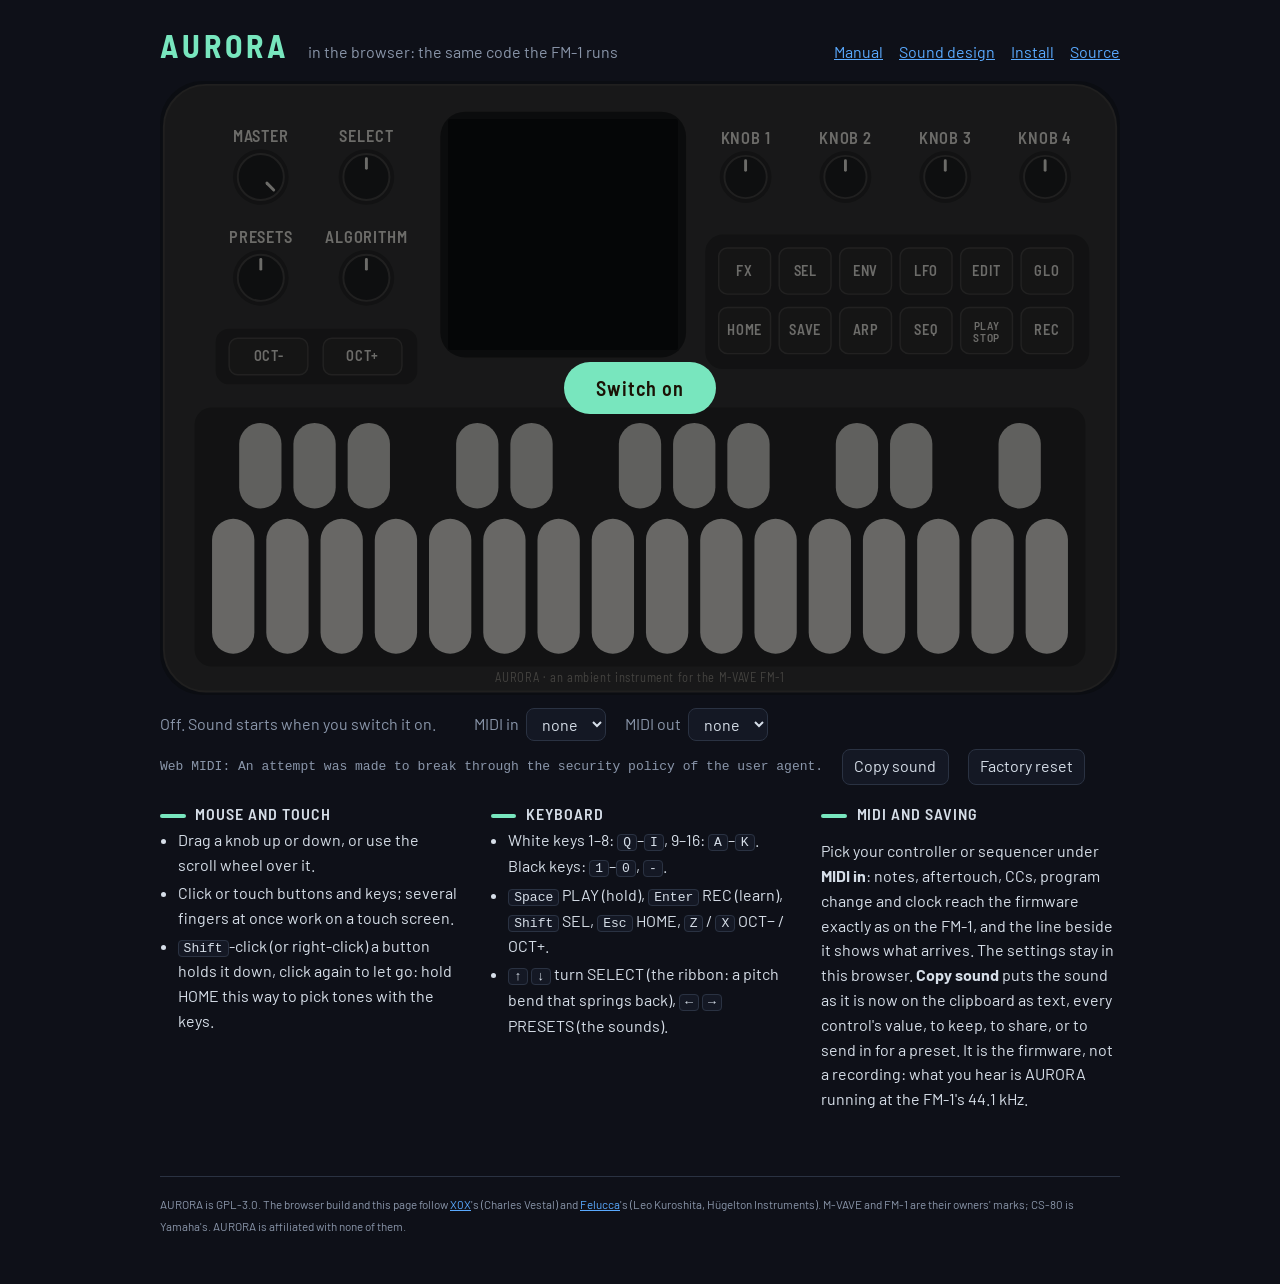
==== web/emu/index.html @ c1a48a8c "The emulator's Copy sound: the sound as it is now, every control named, as text on the clipboard (th" ====
<!doctype html>
<!-- SPDX-License-Identifier: GPL-3.0-only
     AURORA in the browser: the firmware (aurora.wasm, web/emu/aurora_web.c) in an AudioWorklet (worklet.js) against a fake FM-1.
     The page draws the FM-1 and takes the mouse, touch, the keyboard and Web MIDI. The device drawing and the
     pointer / keyboard handling follow X0X's web/emu/index.html (charlesvestal/fm1-x0x, GPL-3.0), as JIANT's does. -->
<html lang="en">
<head>
<meta charset="utf-8">
<meta name="viewport" content="width=device-width, initial-scale=1">
<title>AURORA in the browser</title>
<meta name="description" content="Play AURORA, the ambient texture instrument firmware for the M-VAVE FM-1, in your browser: the same code the FM-1 runs.">
<link rel="icon" href="data:image/svg+xml,%3Csvg xmlns=%22http://www.w3.org/2000/svg%22 viewBox=%220 0 16 16%22%3E%3Crect width=%2216%22 height=%2216%22 rx=%223%22 fill=%22%23262424%22/%3E%3Crect x=%223%22 y=%225%22 width=%2210%22 height=%226%22 fill=%22%23ff9640%22/%3E%3C/svg%3E">
<link rel="preconnect" href="https://fonts.googleapis.com">
<link rel="preconnect" href="https://fonts.gstatic.com" crossorigin>
<link rel="stylesheet" href="https://fonts.googleapis.com/css2?family=Barlow:wght@400;600&family=Barlow+Semi+Condensed:wght@600;700&display=swap">
<link rel="stylesheet" href="../site.css">
<style>
  .device { position: relative; width: 100%; max-width: 1000px; margin: 0 auto; aspect-ratio: 1000 / 640; user-select: none; -webkit-user-select: none; -webkit-touch-callout: none; touch-action: manipulation; }
  .device svg { position: absolute; inset: 0; width: 100%; height: 100%; pointer-events: none; }
  .device canvas { position: absolute; left: 30%; top: 6.25%; width: 24%; height: 37.5%; image-rendering: pixelated; background: #000; border-radius: 2px; }
  .hit { position: absolute; touch-action: none; cursor: pointer; -webkit-tap-highlight-color: transparent; border-radius: 12px; }
  .hit.knob { cursor: ns-resize; border-radius: 50%; }
  .hit:focus-visible { outline: 2px solid var(--accent); outline-offset: 2px; }
  .btnface { transition: fill .06s; }
  .lit .btnface { fill: var(--accent); }
  .lit text.btn { fill: #1b1205; }
  .held .btnface, .held .keyface { stroke: var(--accent); stroke-width: 3; }
  .latched .btnface { stroke: #6fc3ff; stroke-width: 3; }
  .keyface { transition: fill .06s; }
  .lit .keyface.white { fill: #f3b25c; }
  .lit .keyface.black { fill: #e0902c; }
  .start[hidden] { display: none; }
  .start { position: absolute; inset: 0; display: grid; place-items: center; background: rgba(10, 11, 13, .55); border-radius: 4.4% / 6.9%; }
  .start button { font: 600 1.25rem "Barlow Semi Condensed", "Barlow", sans-serif; letter-spacing: .04em; padding: .7em 1.6em; background: var(--accent); color: #1b1205; border: 0; border-radius: 999px; cursor: pointer; }
  .start p { color: #fff; margin: .6rem 0 0; }
  .bar { display: flex; flex-wrap: wrap; align-items: center; gap: .5rem 1.2rem; margin: .8rem 0 1.2rem; color: var(--muted); }
  .bar select, .bar button { font: inherit; background: var(--card); color: var(--ink); border: 1px solid var(--rule); border-radius: 8px; padding: .3em .7em; }
  .bar label { display: inline-flex; gap: .4rem; align-items: center; }
  #monitor { font: 13px ui-monospace, Menlo, monospace; min-width: 11em; }
  .help { display: grid; grid-template-columns: repeat(auto-fit, minmax(260px, 1fr)); gap: 1rem 2rem; }
  .help h2 { font: 600 1rem "Barlow Semi Condensed", sans-serif; margin: 0 0 .3rem; }
  .help ul { margin: 0; padding-left: 1.1em; }
  .help li { margin: .2em 0; }
  .turn { display: none; color: var(--muted); margin: 0 0 .6rem; }
  @media (orientation: portrait) and (max-width: 700px) { .turn { display: block; } }
</style>
</head>
<body>
<main>
  <header>
    <h1><a href="../" title="AURORA home">AURORA</a></h1>
    <p>in the browser: the same code the FM-1 runs</p>
    <nav><a href="../manual.html">Manual</a><a href="../sound.html">Sound design</a><a href="../install.html">Install</a><a href="https://github.com/twochannels/AURORA">Source</a></nav>
  </header>
  <p class="turn">Turn your phone sideways for bigger controls.</p>
  <div class="device" id="device">
    <svg id="panel" viewBox="0 0 1000 640" role="application" aria-label="The FM-1: knobs, buttons, screen and keys"></svg>
    <canvas id="screen" width="240" height="240" aria-label="The FM-1 screen"></canvas>
    <div class="start" id="start"><div><button id="go" type="button">Switch on</button><p id="startmsg" hidden></p></div></div>
  </div>
  <div class="bar">
    <span id="status">Off. Sound starts when you switch it on.</span>
    <span id="cpu"></span>
    <label>MIDI in <select id="midiin"><option value="">none</option></select></label>
    <label>MIDI out <select id="midiout"><option value="">none</option></select></label>
    <span id="monitor"></span>
    <button id="copy" type="button" title="Copy the sound as it is now, every control's value, as text">Copy sound</button>
    <button id="reset" type="button" title="Forget the saved settings and start again">Factory reset</button>
  </div>
  <section class="help">
    <div>
      <h2>Mouse and touch</h2>
      <ul>
        <li>Drag a knob up or down, or use the scroll wheel over it.</li>
        <li>Click or touch buttons and keys; several fingers at once work on a touch screen.</li>
        <li><kbd>Shift</kbd>-click (or right-click) a button holds it down, click again to let go: hold HOME this way to pick tones with the keys.</li>
      </ul>
    </div>
    <div>
      <h2>Keyboard</h2>
      <ul>
        <li>White keys 1–8: <kbd>Q</kbd>–<kbd>I</kbd>, 9–16: <kbd>A</kbd>–<kbd>K</kbd>. Black keys: <kbd>1</kbd>–<kbd>0</kbd>, <kbd>-</kbd>.</li>
        <li><kbd>Space</kbd> PLAY (hold), <kbd>Enter</kbd> REC (learn), <kbd>Shift</kbd> SEL, <kbd>Esc</kbd> HOME, <kbd>Z</kbd> / <kbd>X</kbd> OCT− / OCT+.</li>
        <li><kbd>↑</kbd> <kbd>↓</kbd> turn SELECT (the ribbon: a pitch bend that springs back), <kbd>←</kbd> <kbd>→</kbd> PRESETS (the sounds).</li>
      </ul>
    </div>
    <div>
      <h2>MIDI and saving</h2>
      <p>Pick your controller or sequencer under <b>MIDI in</b>: notes, aftertouch, CCs, program change and clock reach the firmware exactly as on the FM-1, and the line beside it shows what arrives. The settings stay in this browser. <b>Copy sound</b> puts the sound as it is now on the clipboard as text, every control's value, to keep, to share, or to send in for a preset. It is the firmware, not a recording: what you hear is AURORA running at the FM-1's 44.1 kHz.</p>
    </div>
  </section>
  <footer><small>AURORA is GPL-3.0. The browser build and this page follow <a href="https://github.com/charlesvestal/fm1-x0x">X0X</a>'s (Charles Vestal) and <a href="https://github.com/hugelton/Felucca">Felucca</a>'s (Leo Kuroshita, Hügelton Instruments). M-VAVE and FM-1 are their owners' marks; CS-80 is Yamaha's. AURORA is affiliated with none of them.</small></footer>
</main>
<script type="module">
"use strict";
import { HOLD_MS } from "./worklet.js";
const NS = "http://www.w3.org/2000/svg";
const BTN = { "OCT-": 0, "OCT+": 1, FX: 2, SEL: 3, ENV: 4, LFO: 5, EDIT: 6, GLO: 7, HOME: 8, SAVE: 9, ARP: 10, SEQ: 11, PLAY: 12, REC: 13 };   // the firmware's ids
const ENC = { SELECT: 0, ALGORITHM: 1, KNOB1: 2, KNOB2: 3, KNOB3: 4, KNOB4: 5, PRESETS: 6 };
const WHITE_K = [0, 2, 4, 6, 7, 9, 11, 12, 14, 16, 18, 19, 21, 23, 24, 26];
const BLACK_K = [1, 3, 5, 8, 10, 13, 15, 17, 20, 22, 25];
const BLACK_AFTER = [0, 1, 2, 4, 5, 7, 8, 9, 11, 12, 14];
const BODY = "#2a2827", TRAY = "#1c1b1a", KEY_W = "#dcd9d2", KEY_B = "#cbc8c1", KNOB = "#151414", BTNC = "#232120", LABEL = "#e6e2da";
const $ = (id) => document.getElementById(id);

const svg = $("panel");
function el(tag, attrs, parent = svg) {
  const e = document.createElementNS(NS, tag);
  for (const [k, v] of Object.entries(attrs)) e.setAttribute(k, v);
  parent.appendChild(e);
  return e;
}
function text(parent, x, y, s, size, fill = LABEL, weight = 600) {
  const t = el("text", { x, y, "text-anchor": "middle", "font-family": "'Barlow Semi Condensed', 'Arial Narrow', Arial, sans-serif",
                         "font-size": size, "font-weight": weight, fill, "letter-spacing": ".05em", class: "btn", "pointer-events": "none" }, parent);
  t.textContent = s;
  return t;
}

// ---------------------------------------------------------------- the panel
el("rect", { x: 4, y: 4, width: 992, height: 632, rx: 44, fill: BODY });
el("rect", { x: 4, y: 4, width: 992, height: 632, rx: 44, fill: "none", stroke: "#3b3836", "stroke-width": 2 });
const knobs = {};
function knob(x, y, r, label, role, shown) {
  const g = el("g", { class: "ctl knob", tabindex: 0, role: "slider", "aria-label": shown || label });
  el("circle", { cx: x, cy: y, r: r + 5, fill: TRAY }, g);
  el("circle", { cx: x, cy: y, r, fill: KNOB, stroke: "#3d3a38", "stroke-width": 2 }, g);
  const ind = el("line", { x1: x, y1: y - r + 5, x2: x, y2: y - r + 15, stroke: LABEL, "stroke-width": 3, "stroke-linecap": "round" }, g);
  text(g, x, y - r - 12, shown || label, 17);
  el("circle", { cx: x, cy: y, r: r + 14, fill: "transparent" }, g);
  knobs[label] = { g, ind, x, y, angle: 0, role };
  return knobs[label];
}
knob(105, 100, 24, "MASTER", "master");
knob(215, 100, 24, "SELECT", ENC.SELECT);
knob(105, 205, 24, "PRESETS", ENC.PRESETS);
knob(215, 205, 24, "ALGORITHM", ENC.ALGORITHM);
for (let i = 0; i < 4; i++) knob(610 + i * 104, 100, 22, `KNOB${i + 1}`, ENC[`KNOB${i + 1}`], `KNOB ${i + 1}`);

const buttons = {};
function button(x, y, w, h, label, two) {
  const g = el("g", { class: "ctl", role: "button", "aria-label": label });
  el("rect", { x, y, width: w, height: h, rx: 9, fill: BTNC, stroke: "#403d3a", "stroke-width": 1.5, class: "btnface" }, g);
  if (two) { text(g, x + w / 2, y + h / 2 - 1, label, 12); text(g, x + w / 2, y + h / 2 + 12, two, 12); }
  else text(g, x + w / 2, y + h / 2 + 5, label, 15);
  buttons[label] = { g, bit: BTN[label] };
}
el("rect", { x: 58, y: 258, width: 210, height: 58, rx: 14, fill: TRAY });
button(72, 268, 82, 38, "OCT-"); button(170, 268, 82, 38, "OCT+");
el("rect", { x: 292, y: 32, width: 256, height: 256, rx: 26, fill: "#0e0d0d" });
el("rect", { x: 568, y: 160, width: 400, height: 140, rx: 18, fill: TRAY });
const ROW1 = ["FX", "SEL", "ENV", "LFO", "EDIT", "GLO"], ROW2 = ["HOME", "SAVE", "ARP", "SEQ", "PLAY", "REC"];
for (let i = 0; i < 6; i++) {
  button(582 + i * 63, 174, 54, 48, ROW1[i]);
  if (ROW2[i] === "PLAY") button(582 + i * 63, 236, 54, 48, "PLAY", "STOP"); else button(582 + i * 63, 236, 54, 48, ROW2[i]);
}
const keys = [];
(function keybed(x0, y0, w, h) {
  el("rect", { x: x0, y: y0, width: w, height: h, rx: 18, fill: TRAY });
  const pitch = (w - 24) / 16, kw = pitch * 0.78;
  for (let i = 0; i < 16; i++) {
    const g = el("g", { class: "ctl", role: "button", "aria-label": `white key ${i + 1}` });
    el("rect", { x: x0 + 12 + i * pitch + (pitch - kw) / 2, y: y0 + h * 0.43, width: kw, height: h * 0.52, rx: kw / 2, fill: KEY_W, class: "keyface white" }, g);
    keys[WHITE_K[i]] = { g };
  }
  BLACK_AFTER.forEach((a, k) => {
    const g = el("g", { class: "ctl", role: "button", "aria-label": `black key ${k + 1}` });
    el("rect", { x: x0 + 12 + (a + 1) * pitch - kw / 2, y: y0 + h * 0.06, width: kw, height: h * 0.33, rx: kw / 2, fill: KEY_B, class: "keyface black" }, g);
    keys[BLACK_K[k]] = { g };
  });
})(36, 340, 928, 270);
text(svg, 500, 626, "AURORA · an ambient instrument for the M-VAVE FM-1", 13, "#8a857d", 400);

// ---------------------------------------------------------------- touch targets (HTML over the picture: touch-action works there)
const device = $("device");
function hit(c, cls) {
  const b = c.g.getBBox(), d = document.createElement("div");
  d.className = "hit" + (cls ? " " + cls : "");
  Object.assign(d.style, { left: `${b.x / 10}%`, top: `${b.y / 6.4}%`, width: `${b.width / 10}%`, height: `${b.height / 6.4}%` });
  for (const a of ["role", "aria-label", "tabindex"]) if (c.g.hasAttribute(a)) { d.setAttribute(a, c.g.getAttribute(a)); c.g.removeAttribute(a); }
  c.g.setAttribute("aria-hidden", "true");
  d.addEventListener("touchstart", (e) => e.preventDefault(), { passive: false });
  device.insertBefore(d, $("start"));
  c.hit = d;
}
for (const k of Object.values(knobs)) hit(k, "knob");
for (const b of Object.values(buttons)) hit(b);
keys.forEach((k) => hit(k));

// ---------------------------------------------------------------- state and input
let node = null, btnMask = 0, keyMask = 0, latched = 0, master = 1023;
const btnHeldBy = new Map(), keyHeldBy = new Map();
const send = (m, t) => { if (node) node.port.postMessage(m, t || []); };
function syncButtons() {
  let m = latched;
  for (const b of btnHeldBy.values()) m |= 1 << b;
  if (m !== btnMask) { btnMask = m; send({ type: "buttons", mask: m }); }
  for (const b of Object.values(buttons)) {
    b.g.classList.toggle("held", !!(m & (1 << b.bit)));
    b.g.classList.toggle("latched", !!(latched & (1 << b.bit)));
    b.hit.setAttribute("aria-pressed", m & (1 << b.bit) ? "true" : "false");
  }
}
function syncKeys() {
  let m = 0;
  for (const k of keyHeldBy.values()) m |= 1 << k;
  if (m !== keyMask) { keyMask = m; send({ type: "keys", mask: m }); }
  keys.forEach((k, i) => k.g.classList.toggle("held", !!(m & (1 << i))));
}
for (const b of Object.values(buttons)) {
  b.hit.addEventListener("contextmenu", (e) => e.preventDefault());
  b.hit.addEventListener("pointerdown", (e) => {
    e.preventDefault();
    if (e.shiftKey || e.button === 2) { latched ^= 1 << b.bit; syncButtons(); return; }
    if (latched & (1 << b.bit)) { latched &= ~(1 << b.bit); syncButtons(); return; }
    b.hit.setPointerCapture(e.pointerId);
    btnHeldBy.set("p" + e.pointerId, b.bit);
    syncButtons();
  });
}
keys.forEach((k, i) => {
  k.hit.addEventListener("pointerdown", (e) => { e.preventDefault(); k.hit.setPointerCapture(e.pointerId); keyHeldBy.set("p" + e.pointerId, i); syncKeys(); });
});
function pointerUp(e) {
  const id = "p" + e.pointerId;
  if (btnHeldBy.delete(id)) syncButtons();
  if (keyHeldBy.delete(id)) syncKeys();
}
device.addEventListener("pointerup", pointerUp);
device.addEventListener("pointercancel", pointerUp);
device.addEventListener("lostpointercapture", pointerUp);

function drawKnob(k) { k.ind.setAttribute("transform", `rotate(${k.angle} ${k.x} ${k.y})`); }
function turn(k, n) {
  if (!n) return;
  if (k.role === "master") {
    master = Math.max(0, Math.min(1023, master + n * 16));
    k.angle = -135 + 270 * master / 1023;
    send({ type: "master", value: master });
  } else {
    k.angle = (k.angle + n * 18) % 360;
    send({ type: "enc", id: k.role, n });
  }
  drawKnob(k);
}
for (const k of Object.values(knobs)) {
  if (k.role === "master") { k.angle = -135 + 270 * master / 1023; drawKnob(k); }
  let drag = null, wheel = 0;
  k.hit.addEventListener("pointerdown", (e) => { e.preventDefault(); k.hit.setPointerCapture(e.pointerId); drag = { y: e.clientY, acc: 0 }; });
  k.hit.addEventListener("pointermove", (e) => {
    if (!drag) return;
    drag.acc += drag.y - e.clientY; drag.y = e.clientY;
    const step = k.role === "master" ? 3 : 7, n = Math.trunc(drag.acc / step);
    if (n) { drag.acc -= n * step; turn(k, n); }
  });
  const end = () => { drag = null; };
  k.hit.addEventListener("pointerup", end); k.hit.addEventListener("pointercancel", end);
  k.hit.addEventListener("wheel", (e) => {
    e.preventDefault();
    const dy = e.deltaMode === 1 ? e.deltaY * 33 : e.deltaY;
    if (Math.abs(dy) >= 50) { turn(k, dy < 0 ? 1 : -1); wheel = 0; return; }
    wheel -= dy;
    const n = Math.trunc(wheel / 25);
    if (n) { wheel -= n * 25; turn(k, n); }
  }, { passive: false });
  k.hit.addEventListener("keydown", (e) => {
    if (e.key === "ArrowUp" || e.key === "ArrowRight") { turn(k, 1); e.preventDefault(); e.stopPropagation(); }
    if (e.key === "ArrowDown" || e.key === "ArrowLeft") { turn(k, -1); e.preventDefault(); e.stopPropagation(); }
  });
}
const KEYMAP = {};
"qwertyui".split("").forEach((c, i) => KEYMAP["Key" + c.toUpperCase()] = { key: WHITE_K[i] });
"asdfghjk".split("").forEach((c, i) => KEYMAP["Key" + c.toUpperCase()] = { key: WHITE_K[8 + i] });
"1234567890".split("").forEach((c, i) => KEYMAP["Digit" + c] = { key: BLACK_K[i] });
KEYMAP.Minus = { key: BLACK_K[10] };
Object.assign(KEYMAP, { Space: { btn: BTN.PLAY }, Enter: { btn: BTN.REC }, ShiftLeft: { btn: BTN.SEL }, ShiftRight: { btn: BTN.SEL },
                        Escape: { btn: BTN.HOME }, KeyZ: { btn: BTN["OCT-"] }, KeyX: { btn: BTN["OCT+"] } });
addEventListener("keydown", (e) => {
  if (!node || e.metaKey || e.ctrlKey || e.altKey || e.target.tagName === "SELECT") return;
  if (e.code === "ArrowUp" || e.code === "ArrowDown") { turn(knobs.SELECT, e.code === "ArrowUp" ? 1 : -1); e.preventDefault(); return; }
  if (e.code === "ArrowRight" || e.code === "ArrowLeft") { turn(knobs.PRESETS, e.code === "ArrowRight" ? 1 : -1); e.preventDefault(); return; }
  const m = KEYMAP[e.code];
  if (!m) return;
  e.preventDefault();
  if (e.repeat) return;
  if (m.key !== undefined) { keyHeldBy.set("k" + e.code, m.key); syncKeys(); }
  else { btnHeldBy.set("k" + e.code, m.btn); syncButtons(); }
});
addEventListener("keyup", (e) => {
  const id = "k" + e.code;
  if (keyHeldBy.delete(id)) syncKeys();
  if (btnHeldBy.delete(id)) syncButtons();
});
addEventListener("blur", () => {
  for (const id of [...btnHeldBy.keys()]) if (id[0] === "k") btnHeldBy.delete(id);
  for (const id of [...keyHeldBy.keys()]) if (id[0] === "k") keyHeldBy.delete(id);
  syncButtons(); syncKeys();
});

// ---------------------------------------------------------------- screen and lights
const ctx = $("screen").getContext("2d"), img = ctx.createImageData(240, 240);
function drawScreen(fb) {
  const d = img.data;
  for (let i = 0, j = 0; i < 240 * 240; i++, j += 4) {
    const c = fb[i];
    d[j] = (c >> 11) * 255 / 31; d[j + 1] = ((c >> 5) & 63) * 255 / 63; d[j + 2] = (c & 31) * 255 / 31; d[j + 3] = 255;
  }
  ctx.putImageData(img, 0, 0);
}
function drawLights([b, k]) {
  for (const x of Object.values(buttons)) x.g.classList.toggle("lit", !!(b & (1 << x.bit)));
  keys.forEach((x, i) => x.g.classList.toggle("lit", !!(k & (1 << i))));
}

// ---------------------------------------------------------------- storage: the settings sector and the user bank, in this browser
const SETTINGS_KEY = "aurora-settings", BANK_KEY = "aurora-bank";
const b64 = (u8) => { let s = ""; for (const c of u8) s += String.fromCharCode(c); return btoa(s); };
const unb64 = (s) => Uint8Array.from(atob(s), (c) => c.charCodeAt(0));
const loadBlob = (key) => { try { const s = localStorage.getItem(key); return s ? unb64(s).buffer : null; } catch { return null; } };
const saveBlob = (key, u8) => { try { localStorage.setItem(key, b64(u8)); } catch {} };
let patchNow = null, patchFields = null;
$("copy").addEventListener("click", async () => {
  if (!patchNow || !patchFields) { $("status").textContent = "Switch it on first."; return; }
  const text = "AURORA sound, V@VERSION@: " + patchFields.map((f, i) => `${f}=${patchNow[i]}`).join(" ");
  try { await navigator.clipboard.writeText(text); $("status").textContent = "Copied: " + text; }
  catch { $("status").textContent = text; }
});
$("reset").addEventListener("click", () => {
  if (!confirm("Forget the saved settings and start again from the factory state?")) return;
  try { localStorage.removeItem(SETTINGS_KEY); localStorage.removeItem(BANK_KEY); } catch {}
  location.reload();
});

// ---------------------------------------------------------------- Web MIDI
let midiOut = null;
async function setupMidi() {
  if (!navigator.requestMIDIAccess) { $("monitor").textContent = "Web MIDI needs Chrome or Edge"; return; }
  try {
    const access = await navigator.requestMIDIAccess({ sysex: false });
    const fill = () => {
      for (const [sel, ports] of [[$("midiin"), access.inputs], [$("midiout"), access.outputs]]) {
        const was = sel.value;
        sel.innerHTML = '<option value="">none</option>';
        for (const p of ports.values()) { const o = document.createElement("option"); o.value = p.id; o.textContent = p.name; sel.appendChild(o); }
        sel.value = [...sel.options].some((o) => o.value === was) ? was : "";
      }
    };
    fill(); access.onstatechange = fill;
    let current = null, clocks = 0;
    const onMidi = (e) => {
      const [st, d1 = 0, d2 = 0] = e.data;
      if (st < 0x80 || (st >= 0xF0 && st !== 0xF8 && st !== 0xFA && st !== 0xFB && st !== 0xFC)) return;
      const kind = st & 0xF0, chan = (st & 15) + 1;
      if (st === 0xF8) { if (++clocks % 24 === 0) $("monitor").textContent = "clock running"; }
      else $("monitor").textContent = kind === 0xB0 ? `ch${chan} CC ${d1} = ${d2}` : kind === 0x90 && d2 ? `ch${chan} note ${d1} vel ${d2}`
                                    : kind === 0xD0 ? `ch${chan} pressure ${d1}` : kind === 0xA0 ? `ch${chan} poly AT ${d1} ${d2}` : kind === 0xC0 ? `ch${chan} program ${d1}`
                                    : kind === 0xE0 ? `ch${chan} bend` : st === 0xFA ? "start" : st === 0xFC ? "stop" : $("monitor").textContent;
      send({ type: "midi", data: [st, d1, d2] });
    };
    $("midiin").addEventListener("change", () => {
      if (current) current.onmidimessage = null;
      current = access.inputs.get($("midiin").value) || null;
      if (current) current.onmidimessage = onMidi;
    });
    $("midiout").addEventListener("change", () => { midiOut = access.outputs.get($("midiout").value) || null; });
  } catch (err) { $("monitor").textContent = `Web MIDI: ${err.message}`; }
}
setupMidi();

// ---------------------------------------------------------------- switch on: the audio context, the worklet, the firmware
$("go").addEventListener("click", async () => {
  $("go").disabled = true; $("startmsg").hidden = false; $("startmsg").textContent = "Loading…";
  try {
    const ac = new AudioContext({ sampleRate: 44100, latencyHint: "interactive" });
    const [wasm] = await Promise.all([
      fetch("aurora.wasm?v=@VERSION@").then((r) => { if (!r.ok) throw new Error(`aurora.wasm: ${r.status}`); return r.arrayBuffer(); }),   // (the version in the URL: a new build is never the browser's cached one)
      ac.audioWorklet.addModule("worklet.js?v=@VERSION@")]);
    node = new AudioWorkletNode(ac, "aurora", { numberOfInputs: 0, numberOfOutputs: 1, outputChannelCount: [2] });
    node.connect(ac.destination);
    node.port.onmessage = (e) => {
      const m = e.data;
      if (m.type === "ready") {
        $("start").hidden = true;
        $("status").textContent = `On, at ${m.rate} Hz${ac.sampleRate !== m.rate ? ` (the browser resamples from ${ac.sampleRate})` : ""}.`;
        patchFields = m.fields || null;
        const want = new URLSearchParams(location.search).get("sound");   // ?sound=N: the manual opens a sound
        if (want !== null) setTimeout(() => send({ type: "midi", data: [0xC0, +want & 127, 0] }), 400);
      } else if (m.type === "error") { $("startmsg").textContent = `Could not start: ${m.message}`; $("go").disabled = false; }
      else if (m.type === "frame") {
        if (m.fb) drawScreen(m.fb);
        if (m.leds) drawLights(m.leds);
        if (m.settings) saveBlob(SETTINGS_KEY, m.settings);
        if (m.patch) patchNow = m.patch;
        if (m.bank) { bankNow = m.bank.buffer; saveBlob(BANK_KEY, m.bank); }
        if (m.load !== undefined) $("cpu").textContent = `device ${Math.round(m.load * 100)} % of real time`;
        if (m.midi && midiOut) for (const d of m.midi) { try { midiOut.send(d); } catch {} }
      }
    };
    const settings = loadBlob(SETTINGS_KEY), bank = loadBlob(BANK_KEY);
    node.port.postMessage({ type: "load", wasm, settings, bank, master }, [wasm, settings, bank].filter(Boolean));
    document.addEventListener("visibilitychange", () => send({ type: "visible", on: !document.hidden }));
  } catch (err) { $("startmsg").textContent = `Could not start: ${err.message}`; $("go").disabled = false; }
});
</script>
</body>
</html>
---- web/site.css ----
/* SPDX-License-Identifier: GPL-3.0-only */
/* AURORA's site and emulator pages, in the instrument's own colours: the night sky of its panel, its silk and
 * legend greys, and the four knob colours (green, blue, violet, amber) as the accents. Dark only: it is a night sky.
 * After X0X's page styles (charlesvestal/fm1-x0x, GPL-3.0). */
:root { --ground: #0e1018; --ink: #d6dee8; --muted: #8a96aa; --leg: #687488; --rule: #2a3242; --card: #141824; --panel: #0a0c12;
        --k1: #78e6be; --k2: #5aaaff; --k3: #dc78e6; --k4: #f0be46; --accent: var(--k1); color-scheme: dark; }
:root[data-theme="light"], :root[data-theme="dark"] { color-scheme: dark; }
body { background: var(--ground); color: var(--ink); margin: 0; padding-inline: 16px; padding-block: 28px 48px;
       font: 400 16px/1.55 "Barlow", "Helvetica Neue", Arial, sans-serif; }
main { max-width: 960px; margin: 0 auto; }
header { display: flex; flex-wrap: wrap; align-items: baseline; gap: .4rem 1.2rem; margin: 0 0 1rem; }
h1 { font: 700 2rem/1.1 "Barlow Semi Condensed", "Barlow", sans-serif; margin: 0; letter-spacing: .12em; }
h1 a { color: var(--k1); text-decoration: none; }
header p { margin: 0; color: var(--muted); }
header nav { margin-left: auto; display: flex; gap: 1rem; flex-wrap: wrap; }
a { color: var(--k2); }
h2 { font: 700 1.5rem/1.2 "Barlow Semi Condensed", "Barlow", sans-serif; margin: 2.4rem 0 .6rem; letter-spacing: .06em; text-transform: uppercase; }
h2::before { content: ""; display: inline-block; width: 1.6rem; height: 4px; border-radius: 2px; background: var(--k1); vertical-align: middle; margin-right: .6rem; }
h2.b::before { background: var(--k2); } h2.v::before { background: var(--k3); } h2.a::before { background: var(--k4); }
h3 { font: 600 1.15rem/1.3 "Barlow Semi Condensed", "Barlow", sans-serif; margin: 1.6rem 0 .4rem; letter-spacing: .04em; }
kbd, code { font: 13px/1.6 ui-monospace, Menlo, Consolas, monospace; background: var(--card); border: 1px solid var(--rule); border-radius: 4px; padding: 0 5px; }
pre { background: var(--card); border: 1px solid var(--rule); border-radius: 8px; padding: 12px 14px; overflow-x: auto; }
pre code { border: 0; padding: 0; background: none; }
table { border-collapse: collapse; width: 100%; margin: .6rem 0 1.2rem; font-size: 15px; }
th, td { text-align: left; vertical-align: top; padding: .4rem .6rem; border-bottom: 1px solid var(--rule); }
th { color: var(--muted); font-weight: 600; }
td.k { white-space: nowrap; font-family: "Barlow Semi Condensed", sans-serif; font-weight: 600; letter-spacing: .06em; }
.cards { display: grid; grid-template-columns: repeat(auto-fit, minmax(200px, 1fr)); gap: 1rem; margin: 1rem 0; }
.card { background: var(--card); border: 1px solid var(--rule); border-radius: 12px; padding: 1rem 1.1rem; }
.card h3 { margin-top: 0; }
.card p:last-child { margin-bottom: 0; }
.shot { display: grid; grid-template-columns: repeat(auto-fit, minmax(200px, 1fr)); gap: 1rem; margin: 1rem 0; }
.shot figure { margin: 0; }
.shot img { width: 100%; image-rendering: pixelated; border-radius: 8px; border: 1px solid var(--rule); background: var(--panel); }
.shot figcaption { color: var(--muted); font-size: 14px; margin-top: .3rem; }
.try { display: inline-block; background: var(--k1); color: #06120d; text-decoration: none; font: 600 .95rem "Barlow Semi Condensed", sans-serif; letter-spacing: .06em; padding: .45em 1.1em; border-radius: 999px; margin: .2rem .4rem .2rem 0; }
.try.b { background: var(--k2); color: #04101e; } .try.v { background: var(--k3); color: #16061a; } .try.a { background: var(--k4); color: #1a1204; }
.note { border-left: 3px solid var(--k4); padding: .2rem 0 .2rem .9rem; color: var(--muted); }
footer { margin-top: 3rem; color: var(--muted); font-size: 14px; border-top: 1px solid var(--rule); padding-top: 1rem; }
.toc { columns: 2; column-gap: 2rem; font-size: 15px; } .toc li { break-inside: avoid; }
@media (max-width: 640px) { .toc { columns: 1; } }

.lead { font-size: 1.25rem; line-height: 1.45; margin: .4rem 0; }
.lead + .lead { font-size: 1.05rem; color: var(--muted); }
.aside { margin: .8rem 0 1rem; padding-left: .9rem; border-left: 3px solid var(--k3); color: var(--ink); }

/* the sky: the hero, drawn live by the page with the firmware's own curtains */
.sky { position: relative; margin: 0 0 1.4rem; border-radius: 14px; overflow: hidden; background: var(--panel); border: 1px solid var(--rule); aspect-ratio: 3 / 1; }
.sky canvas { display: block; width: 100%; height: 100%; }
.sky .over { position: absolute; inset: 0; display: flex; flex-direction: column; justify-content: flex-end; padding: 1.2rem 1.4rem; pointer-events: none; }
.sky .over h1 { font-size: clamp(2.2rem, 7vw, 4.2rem); letter-spacing: .2em; color: var(--k1); text-shadow: 0 0 24px rgba(120, 230, 190, .35); }
.sky .over p { margin: .2rem 0 0; color: var(--ink); font-size: clamp(.95rem, 2.4vw, 1.15rem); text-shadow: 0 1px 8px rgba(0, 0, 0, .8); }
.sky .k { position: absolute; left: 1.4rem; right: 1.4rem; bottom: .6rem; display: flex; gap: 6px; pointer-events: none; }
.sky .k i { flex: 1; height: 3px; border-radius: 2px; background: var(--rule); position: relative; }
.sky .k i::after { content: ""; position: absolute; inset: 0; width: var(--v, 50%); border-radius: 2px; background: var(--c); }

/* the knobs' legend: a coloured mark before a name */
.kn { font-family: "Barlow Semi Condensed", sans-serif; font-weight: 600; letter-spacing: .08em; white-space: nowrap; }
.kn::before { content: ""; display: inline-block; width: .9em; height: 4px; border-radius: 2px; vertical-align: middle; margin-right: .35em; background: var(--c, var(--k1)); }
.k1 { --c: var(--k1); } .k2 { --c: var(--k2); } .k3 { --c: var(--k3); } .k4 { --c: var(--k4); }

/* the pages: a screen each, its knobs under it in their colours */
.pages { display: grid; grid-template-columns: repeat(auto-fill, minmax(220px, 1fr)); gap: 1.2rem 1rem; margin: 1rem 0; }
.pages figure { margin: 0; background: var(--card); border: 1px solid var(--rule); border-radius: 12px; padding: .6rem .6rem .8rem; }
.pages img { width: 100%; image-rendering: pixelated; border-radius: 8px; display: block; }
.pages figcaption { margin-top: .5rem; font-size: 14px; color: var(--muted); }
.pages figcaption b { display: block; color: var(--ink); font: 600 1rem "Barlow Semi Condensed", sans-serif; letter-spacing: .08em; margin-bottom: .15rem; }
.pages .knobs { display: flex; gap: 4px; margin: .4rem 0 .3rem; }
.pages .knobs i { flex: 1; height: 3px; border-radius: 2px; }
.pages .knobs i:nth-child(1) { background: var(--k1); } .pages .knobs i:nth-child(2) { background: var(--k2); }
.pages .knobs i:nth-child(3) { background: var(--k3); } .pages .knobs i:nth-child(4) { background: var(--k4); }

/* the presets: a strip from the slow and vast to the short and struck */
.presets { display: grid; grid-template-columns: repeat(auto-fill, minmax(140px, 1fr)); gap: .6rem; margin: 1rem 0; }
.presets div { background: var(--card); border: 1px solid var(--rule); border-radius: 10px; padding: .6rem .8rem; }
.presets b { display: block; font: 600 1rem "Barlow Semi Condensed", sans-serif; letter-spacing: .1em; color: var(--k1); }
.presets div:nth-child(n+6) b { color: var(--k2); } .presets div:nth-child(n+9) b { color: var(--k3); } .presets div:nth-child(n+10) b { color: var(--k4); }
.presets span { font-size: 14px; color: var(--muted); }

/* the panel: what each button and encoder does */
.panel { display: grid; grid-template-columns: repeat(auto-fit, minmax(260px, 1fr)); gap: .4rem 2rem; margin: .6rem 0 1rem; }
.panel div { display: flex; gap: .8rem; align-items: baseline; padding: .35rem 0; border-bottom: 1px solid var(--rule); }
.panel b { font: 600 .9rem "Barlow Semi Condensed", sans-serif; letter-spacing: .1em; color: var(--ink); background: var(--card); border: 1px solid var(--rule); border-radius: 6px; padding: .1em .5em; white-space: nowrap; min-width: 6.5em; text-align: center; }
.panel span { color: var(--muted); font-size: 15px; }
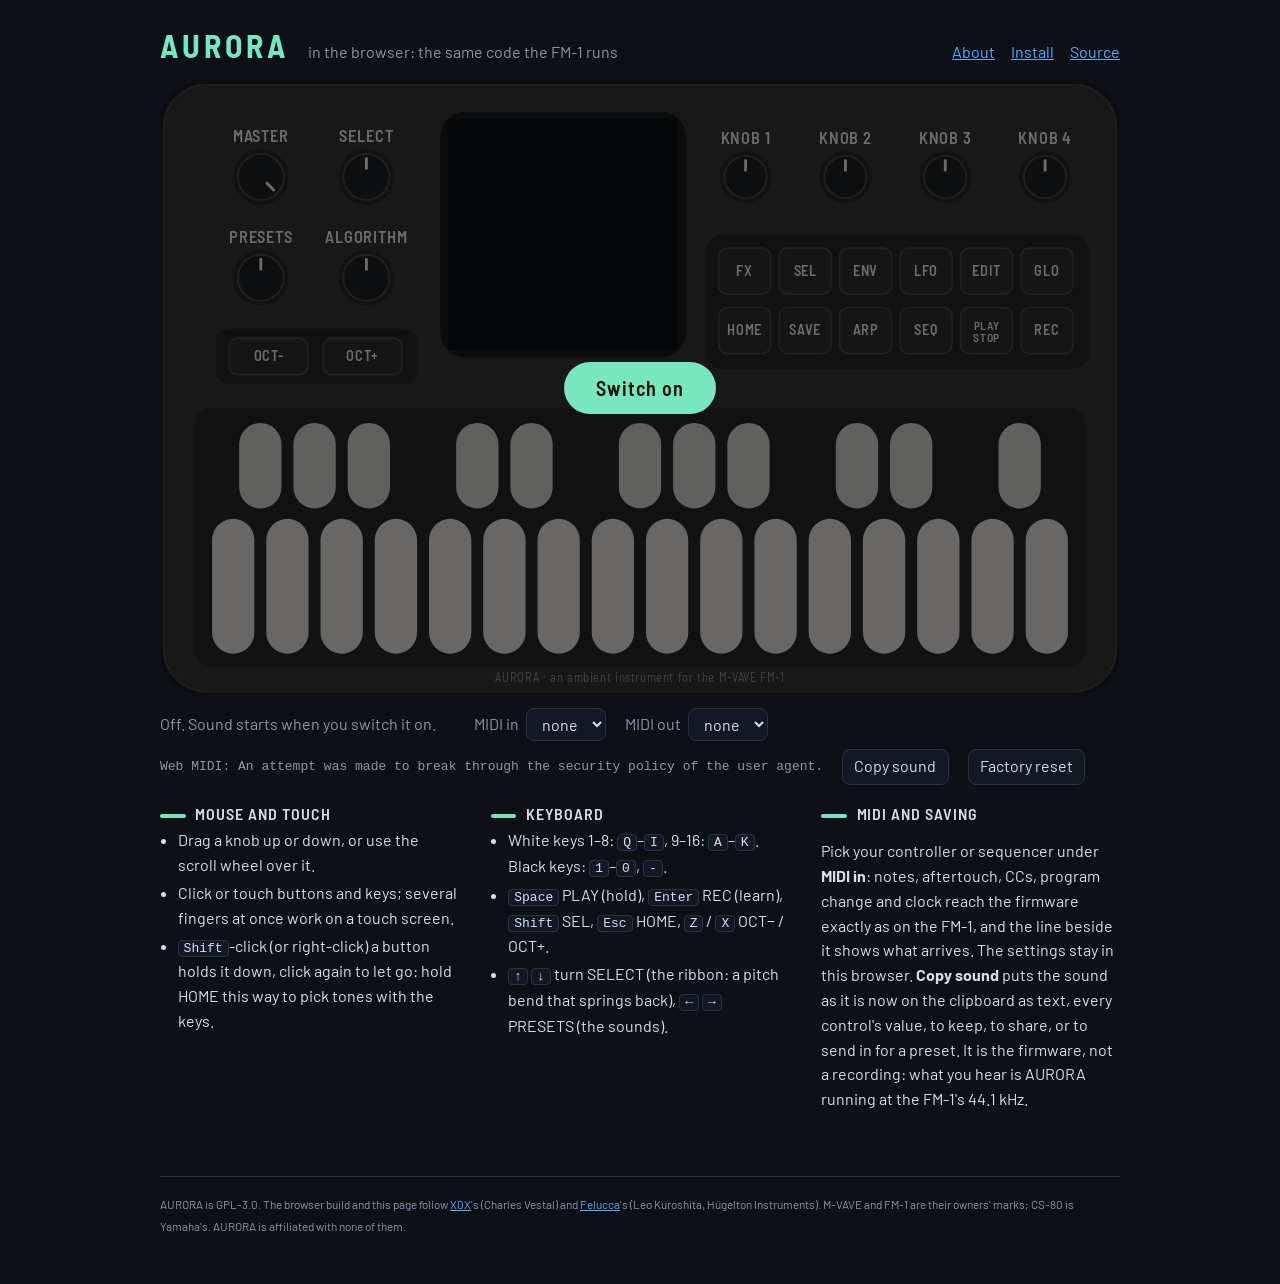
==== commit 87c3c853: "The emulator's nav: About, Install, Source (the CS-1 template's Manual and Sound design links went n" ====
--- a/web/emu/index.html
+++ b/web/emu/index.html
@@ -9,7 +9,9 @@
 <meta name="viewport" content="width=device-width, initial-scale=1">
 <title>AURORA in the browser</title>
 <meta name="description" content="Play AURORA, the ambient texture instrument firmware for the M-VAVE FM-1, in your browser: the same code the FM-1 runs.">
-<link rel="icon" href="data:image/svg+xml,%3Csvg xmlns=%22http://www.w3.org/2000/svg%22 viewBox=%220 0 16 16%22%3E%3Crect width=%2216%22 height=%2216%22 rx=%223%22 fill=%22%23262424%22/%3E%3Crect x=%223%22 y=%225%22 width=%2210%22 height=%226%22 fill=%22%23ff9640%22/%3E%3C/svg%3E">
+<link rel="icon" href="../img/favicon.svg" type="image/svg+xml">
+<link rel="icon" href="../img/favicon-32.png" sizes="32x32" type="image/png">
+<link rel="apple-touch-icon" href="../img/favicon-180.png">
 <link rel="preconnect" href="https://fonts.googleapis.com">
 <link rel="preconnect" href="https://fonts.gstatic.com" crossorigin>
 <link rel="stylesheet" href="https://fonts.googleapis.com/css2?family=Barlow:wght@400;600&family=Barlow+Semi+Condensed:wght@600;700&display=swap">
@@ -50,7 +52,7 @@
   <header>
     <h1><a href="../" title="AURORA home">AURORA</a></h1>
     <p>in the browser: the same code the FM-1 runs</p>
-    <nav><a href="../manual.html">Manual</a><a href="../sound.html">Sound design</a><a href="../install.html">Install</a><a href="https://github.com/twochannels/AURORA">Source</a></nav>
+    <nav><a href="../">About</a><a href="../install.html">Install</a><a href="https://github.com/twochannels/AURORA">Source</a></nav>
   </header>
   <p class="turn">Turn your phone sideways for bigger controls.</p>
   <div class="device" id="device">
--- a/web/site.css
+++ b/web/site.css
@@ -31,7 +31,7 @@
 .card p:last-child { margin-bottom: 0; }
 .shot { display: grid; grid-template-columns: repeat(auto-fit, minmax(200px, 1fr)); gap: 1rem; margin: 1rem 0; }
 .shot figure { margin: 0; }
-.shot img { width: 100%; image-rendering: pixelated; border-radius: 8px; border: 1px solid var(--rule); background: var(--panel); }
+.shot img { width: 100%; height: auto; image-rendering: pixelated; border-radius: 8px; border: 1px solid var(--rule); background: var(--panel); }
 .shot figcaption { color: var(--muted); font-size: 14px; margin-top: .3rem; }
 .try { display: inline-block; background: var(--k1); color: #06120d; text-decoration: none; font: 600 .95rem "Barlow Semi Condensed", sans-serif; letter-spacing: .06em; padding: .45em 1.1em; border-radius: 999px; margin: .2rem .4rem .2rem 0; }
 .try.b { background: var(--k2); color: #04101e; } .try.v { background: var(--k3); color: #16061a; } .try.a { background: var(--k4); color: #1a1204; }
@@ -62,7 +62,7 @@
 /* the pages: a screen each, its knobs under it in their colours */
 .pages { display: grid; grid-template-columns: repeat(auto-fill, minmax(220px, 1fr)); gap: 1.2rem 1rem; margin: 1rem 0; }
 .pages figure { margin: 0; background: var(--card); border: 1px solid var(--rule); border-radius: 12px; padding: .6rem .6rem .8rem; }
-.pages img { width: 100%; image-rendering: pixelated; border-radius: 8px; display: block; }
+.pages img { width: 100%; height: auto; image-rendering: pixelated; border-radius: 8px; display: block; }
 .pages figcaption { margin-top: .5rem; font-size: 14px; color: var(--muted); }
 .pages figcaption b { display: block; color: var(--ink); font: 600 1rem "Barlow Semi Condensed", sans-serif; letter-spacing: .08em; margin-bottom: .15rem; }
 .pages .knobs { display: flex; gap: 4px; margin: .4rem 0 .3rem; }
@@ -82,3 +82,6 @@
 .panel div { display: flex; gap: .8rem; align-items: baseline; padding: .35rem 0; border-bottom: 1px solid var(--rule); }
 .panel b { font: 600 .9rem "Barlow Semi Condensed", sans-serif; letter-spacing: .1em; color: var(--ink); background: var(--card); border: 1px solid var(--rule); border-radius: 6px; padding: .1em .5em; white-space: nowrap; min-width: 6.5em; text-align: center; }
 .panel span { color: var(--muted); font-size: 15px; }
+
+/* the demo */
+.demo { display: block; width: min(100%, 480px); height: auto; margin: 1rem 0 1.4rem; border-radius: 12px; border: 1px solid var(--rule); background: var(--panel); }
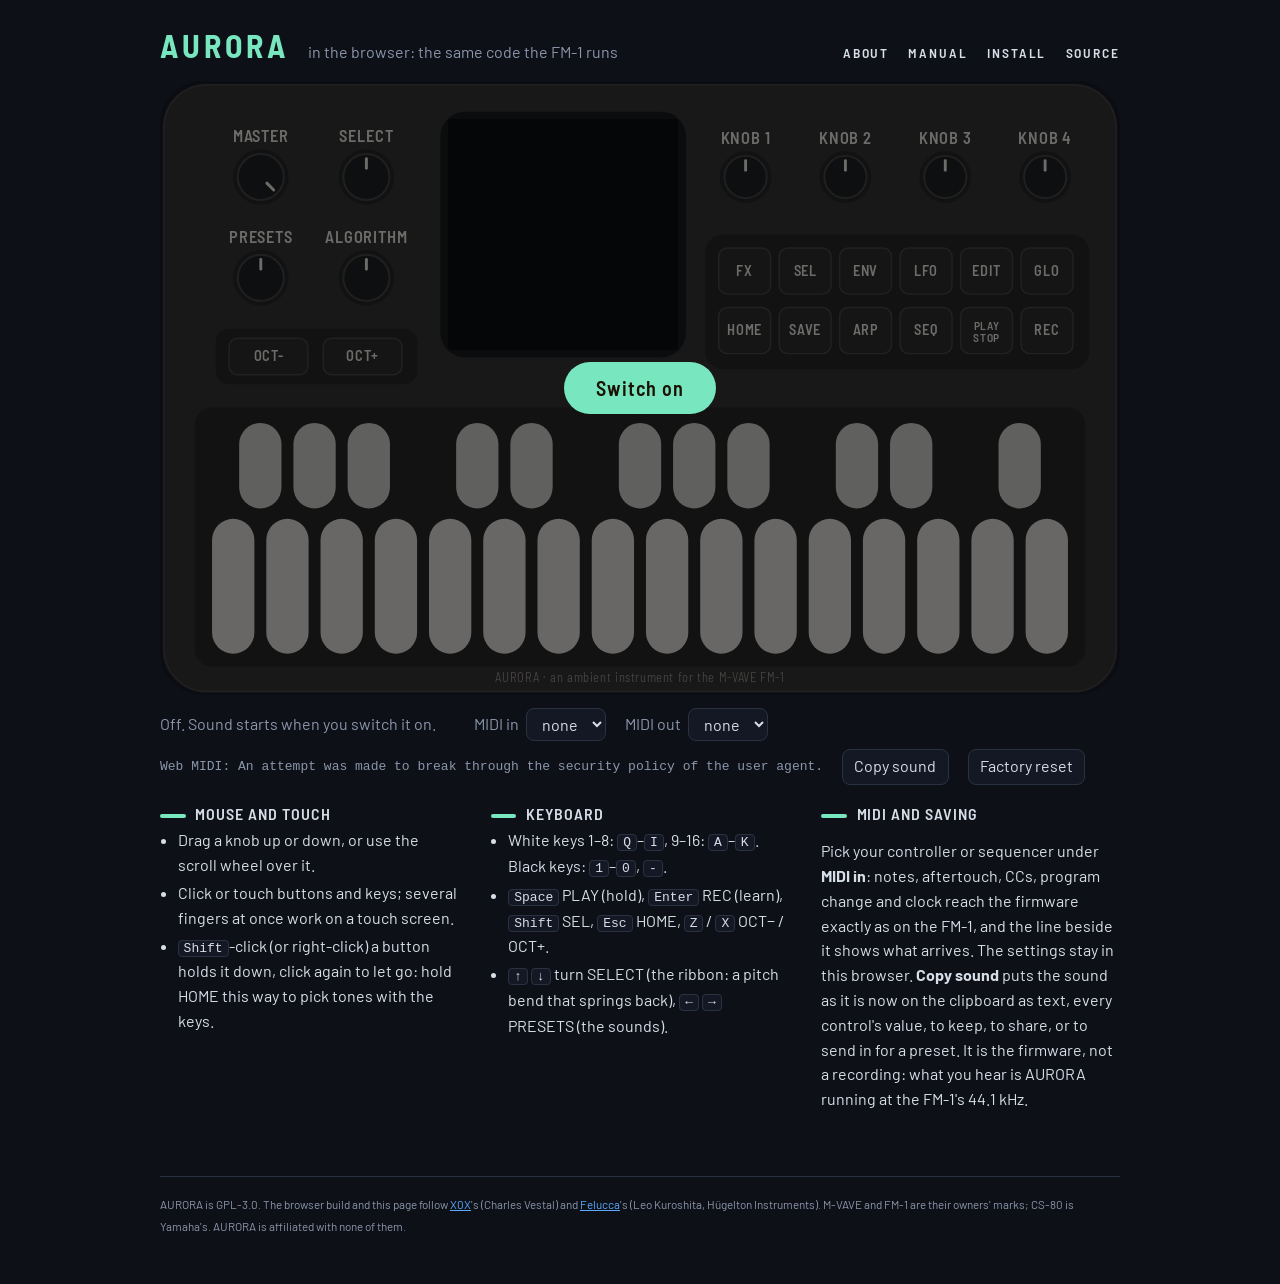
==== commit bf8ac1bb: "The manual: a page on the site, basics first. First sounds, HOME, playing live, the pages, keeping a" ====
--- a/web/emu/index.html
+++ b/web/emu/index.html
@@ -52,7 +52,7 @@
   <header>
     <h1><a href="../" title="AURORA home">AURORA</a></h1>
     <p>in the browser: the same code the FM-1 runs</p>
-    <nav><a href="../">About</a><a href="../install.html">Install</a><a href="https://github.com/twochannels/AURORA">Source</a></nav>
+    <nav><a href="../">About</a><a href="../manual.html">Manual</a><a href="../install.html">Install</a><a href="https://github.com/twochannels/AURORA">Source</a></nav>
   </header>
   <p class="turn">Turn your phone sideways for bigger controls.</p>
   <div class="device" id="device">
--- a/web/site.css
+++ b/web/site.css
@@ -12,7 +12,9 @@
 h1 { font: 700 2rem/1.1 "Barlow Semi Condensed", "Barlow", sans-serif; margin: 0; letter-spacing: .12em; }
 h1 a { color: var(--k1); text-decoration: none; }
 header p { margin: 0; color: var(--muted); }
-header nav { margin-left: auto; display: flex; gap: 1rem; flex-wrap: wrap; }
+header nav { margin-left: auto; display: flex; gap: 1.2rem; flex-wrap: wrap; }
+header nav a { font: 600 .85rem "Barlow Semi Condensed", sans-serif; letter-spacing: .14em; text-transform: uppercase; text-decoration: none; color: var(--ink); }
+header nav a:hover { color: var(--k1); }
 a { color: var(--k2); }
 h2 { font: 700 1.5rem/1.2 "Barlow Semi Condensed", "Barlow", sans-serif; margin: 2.4rem 0 .6rem; letter-spacing: .06em; text-transform: uppercase; }
 h2::before { content: ""; display: inline-block; width: 1.6rem; height: 4px; border-radius: 2px; background: var(--k1); vertical-align: middle; margin-right: .6rem; }
@@ -83,5 +85,23 @@
 .panel b { font: 600 .9rem "Barlow Semi Condensed", sans-serif; letter-spacing: .1em; color: var(--ink); background: var(--card); border: 1px solid var(--rule); border-radius: 6px; padding: .1em .5em; white-space: nowrap; min-width: 6.5em; text-align: center; }
 .panel span { color: var(--muted); font-size: 15px; }
 
-/* the demo */
-.demo { display: block; width: min(100%, 480px); height: auto; margin: 1rem 0 1.4rem; border-radius: 12px; border: 1px solid var(--rule); background: var(--panel); }
+/* the demo, beside the intro: a big play button over the poster until it plays */
+.intro { display: grid; grid-template-columns: minmax(220px, 360px) 1fr; gap: 1.8rem; align-items: center; margin: 1.2rem 0 .6rem; }
+.about .lead { margin: 0 0 .8rem; }
+.layers { list-style: none; margin: 0; padding: 0; }
+.layers li { padding: .38rem 0; border-top: 1px solid var(--rule); font-size: 15px; color: var(--muted); }
+.layers li:first-child { border-top: 0; }
+.layers .kn { color: var(--ink); margin-right: .4em; }
+@media (max-width: 640px) { .intro { grid-template-columns: 1fr; } }
+.player { position: relative; border-radius: 12px; overflow: hidden; border: 1px solid var(--rule); background: var(--panel); }
+.demo { display: block; width: 100%; height: auto; }
+.listen { position: absolute; left: 50%; bottom: 9%; transform: translateX(-50%); display: inline-flex; align-items: center; gap: .5em; padding: .55em 1.2em .55em 1em; border-radius: 999px;
+          background: rgba(14, 16, 24, .82); border: 2px solid var(--k1); color: var(--k1); cursor: pointer; font: 600 1rem "Barlow Semi Condensed", sans-serif; letter-spacing: .16em;
+          box-shadow: 0 4px 18px rgba(0, 0, 0, .6); transition: transform .15s, background .15s; }
+.listen svg { width: 1.4em; height: 1.4em; }
+.listen svg path { fill: var(--k1); }
+.listen svg .wave { fill: none; stroke: var(--k1); stroke-width: 7; stroke-linecap: round; }
+.listen:hover { transform: translateX(-50%) scale(1.05); background: rgba(14, 16, 24, .95); }
+.player.sound .listen { display: none; }
+.ctas { text-align: center; margin: 1.4rem 0 .4rem; }
+.ctas .try { font-size: 1.05rem; letter-spacing: .14em; padding: .6em 1.6em; margin: .3rem .5rem; }
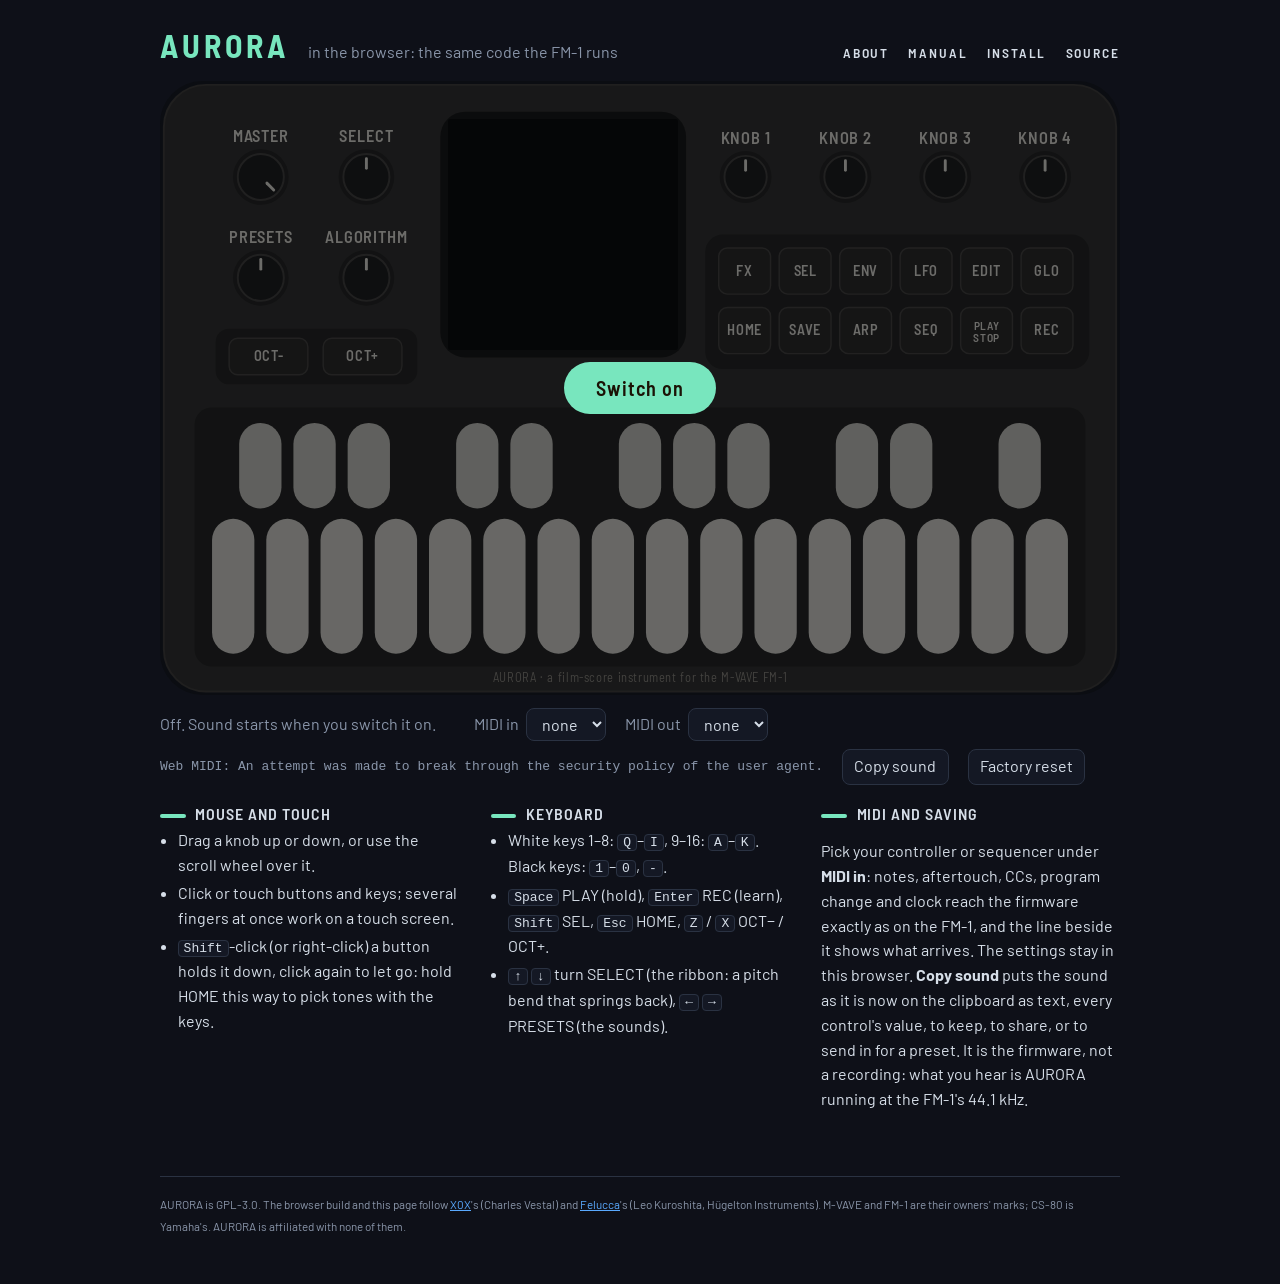
==== commit eec2feb2: "Three recordings on the front page: the sky, the horns, the glass The one demo becomes three, each a" ====
--- a/web/emu/index.html
+++ b/web/emu/index.html
@@ -8,7 +8,7 @@
 <meta charset="utf-8">
 <meta name="viewport" content="width=device-width, initial-scale=1">
 <title>AURORA in the browser</title>
-<meta name="description" content="Play AURORA, the ambient texture instrument firmware for the M-VAVE FM-1, in your browser: the same code the FM-1 runs.">
+<meta name="description" content="Play AURORA, the film-score instrument firmware for the M-VAVE FM-1, in your browser: the same code the FM-1 runs.">
 <link rel="icon" href="../img/favicon.svg" type="image/svg+xml">
 <link rel="icon" href="../img/favicon-32.png" sizes="32x32" type="image/png">
 <link rel="apple-touch-icon" href="../img/favicon-180.png">
@@ -171,7 +171,7 @@
     keys[BLACK_K[k]] = { g };
   });
 })(36, 340, 928, 270);
-text(svg, 500, 626, "AURORA · an ambient instrument for the M-VAVE FM-1", 13, "#8a857d", 400);
+text(svg, 500, 626, "AURORA · a film-score instrument for the M-VAVE FM-1", 13, "#8a857d", 400);
 
 // ---------------------------------------------------------------- touch targets (HTML over the picture: touch-action works there)
 const device = $("device");
--- a/web/site.css
+++ b/web/site.css
@@ -85,14 +85,18 @@
 .panel b { font: 600 .9rem "Barlow Semi Condensed", sans-serif; letter-spacing: .1em; color: var(--ink); background: var(--card); border: 1px solid var(--rule); border-radius: 6px; padding: .1em .5em; white-space: nowrap; min-width: 6.5em; text-align: center; }
 .panel span { color: var(--muted); font-size: 15px; }
 
-/* the demo, beside the intro: a big play button over the poster until it plays */
-.intro { display: grid; grid-template-columns: minmax(220px, 360px) 1fr; gap: 1.8rem; align-items: center; margin: 1.2rem 0 .6rem; }
+/* the demos: three screens in a row, a big play button over each poster until it plays */
+.demos { display: grid; grid-template-columns: repeat(auto-fit, minmax(220px, 1fr)); gap: 1rem; margin: 1rem 0 .6rem; }
+.demos figure { margin: 0; }
+.demos figcaption { color: var(--muted); font-size: 14px; margin-top: .5rem; line-height: 1.45; }
+.demos figcaption b { display: block; color: var(--ink); font: 600 1rem "Barlow Semi Condensed", sans-serif; letter-spacing: .1em; margin-bottom: .15rem; }
+.demos figure:nth-child(1) b { color: var(--k1); } .demos figure:nth-child(2) b { color: var(--k4); } .demos figure:nth-child(3) b { color: var(--k2); }
+.intro { margin: 1.2rem 0 .6rem; }
 .about .lead { margin: 0 0 .8rem; }
 .layers { list-style: none; margin: 0; padding: 0; }
 .layers li { padding: .38rem 0; border-top: 1px solid var(--rule); font-size: 15px; color: var(--muted); }
 .layers li:first-child { border-top: 0; }
 .layers .kn { color: var(--ink); margin-right: .4em; }
-@media (max-width: 640px) { .intro { grid-template-columns: 1fr; } }
 .player { position: relative; border-radius: 12px; overflow: hidden; border: 1px solid var(--rule); background: var(--panel); }
 .demo { display: block; width: 100%; height: auto; }
 .listen { position: absolute; left: 50%; bottom: 9%; transform: translateX(-50%); display: inline-flex; align-items: center; gap: .5em; padding: .55em 1.2em .55em 1em; border-radius: 999px;
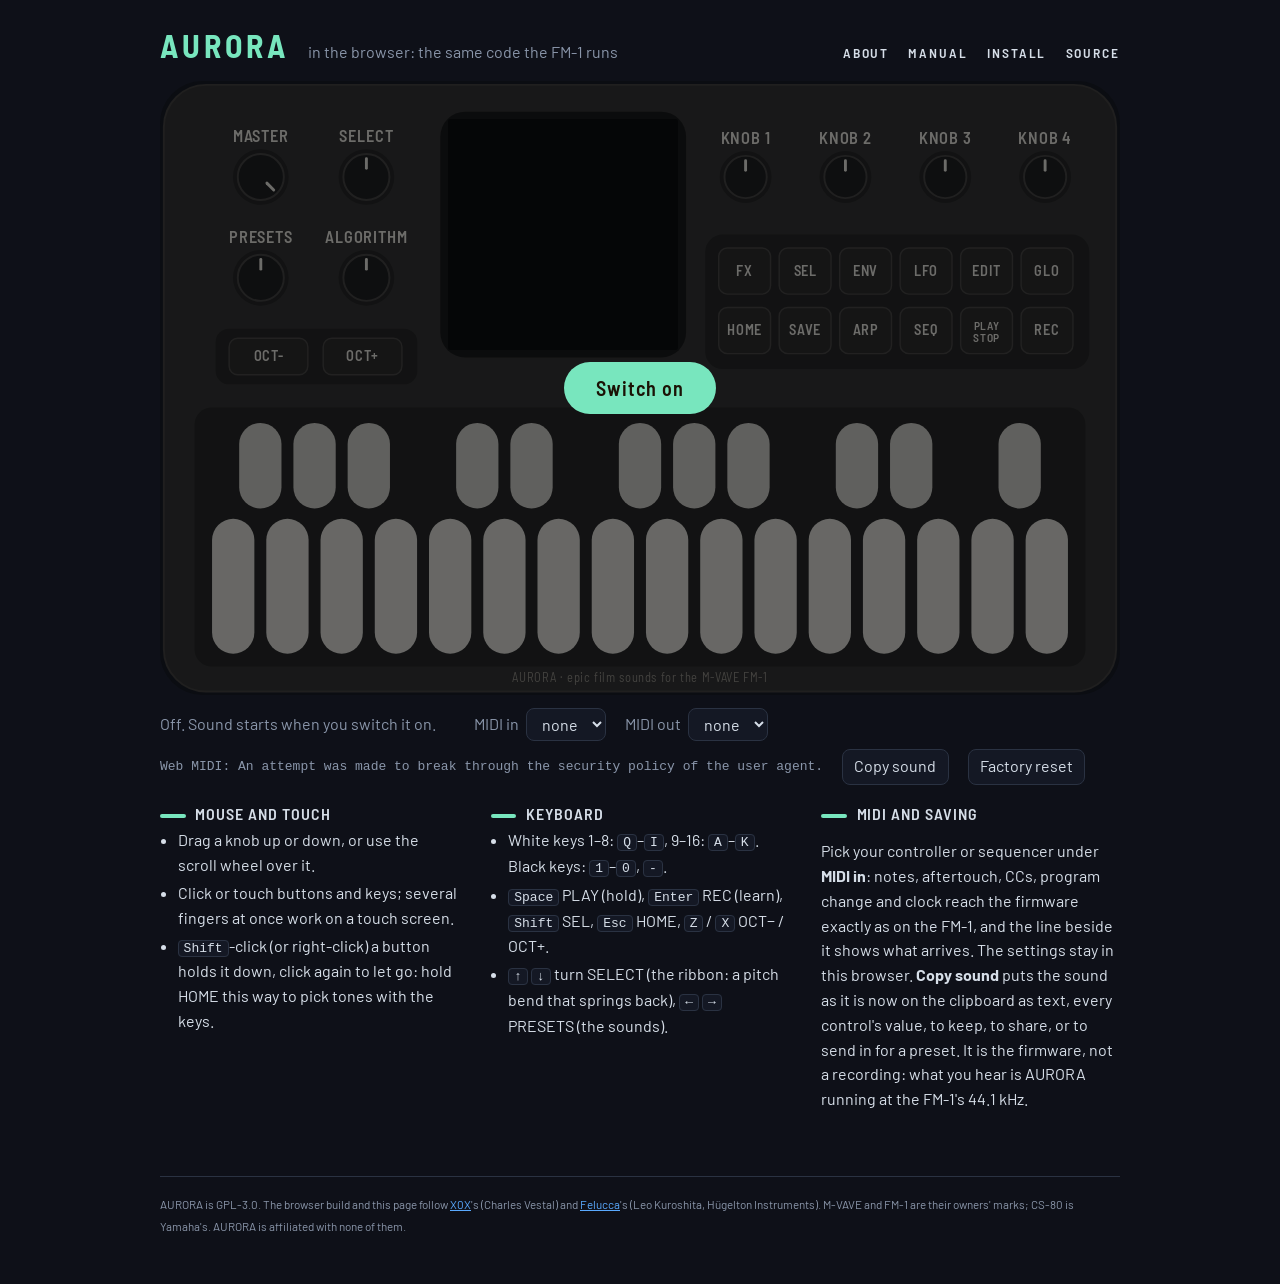
==== commit bc75a47f: "The tag line: epic film sounds "Vast. Slow. Alive." becomes "Epic film sounds from a small box." on " ====
--- a/web/emu/index.html
+++ b/web/emu/index.html
@@ -8,7 +8,7 @@
 <meta charset="utf-8">
 <meta name="viewport" content="width=device-width, initial-scale=1">
 <title>AURORA in the browser</title>
-<meta name="description" content="Play AURORA, the film-score instrument firmware for the M-VAVE FM-1, in your browser: the same code the FM-1 runs.">
+<meta name="description" content="Play AURORA, the epic film-sound firmware for the M-VAVE FM-1, in your browser: the same code the FM-1 runs.">
 <link rel="icon" href="../img/favicon.svg" type="image/svg+xml">
 <link rel="icon" href="../img/favicon-32.png" sizes="32x32" type="image/png">
 <link rel="apple-touch-icon" href="../img/favicon-180.png">
@@ -171,7 +171,7 @@
     keys[BLACK_K[k]] = { g };
   });
 })(36, 340, 928, 270);
-text(svg, 500, 626, "AURORA · a film-score instrument for the M-VAVE FM-1", 13, "#8a857d", 400);
+text(svg, 500, 626, "AURORA · epic film sounds for the M-VAVE FM-1", 13, "#8a857d", 400);
 
 // ---------------------------------------------------------------- touch targets (HTML over the picture: touch-action works there)
 const device = $("device");
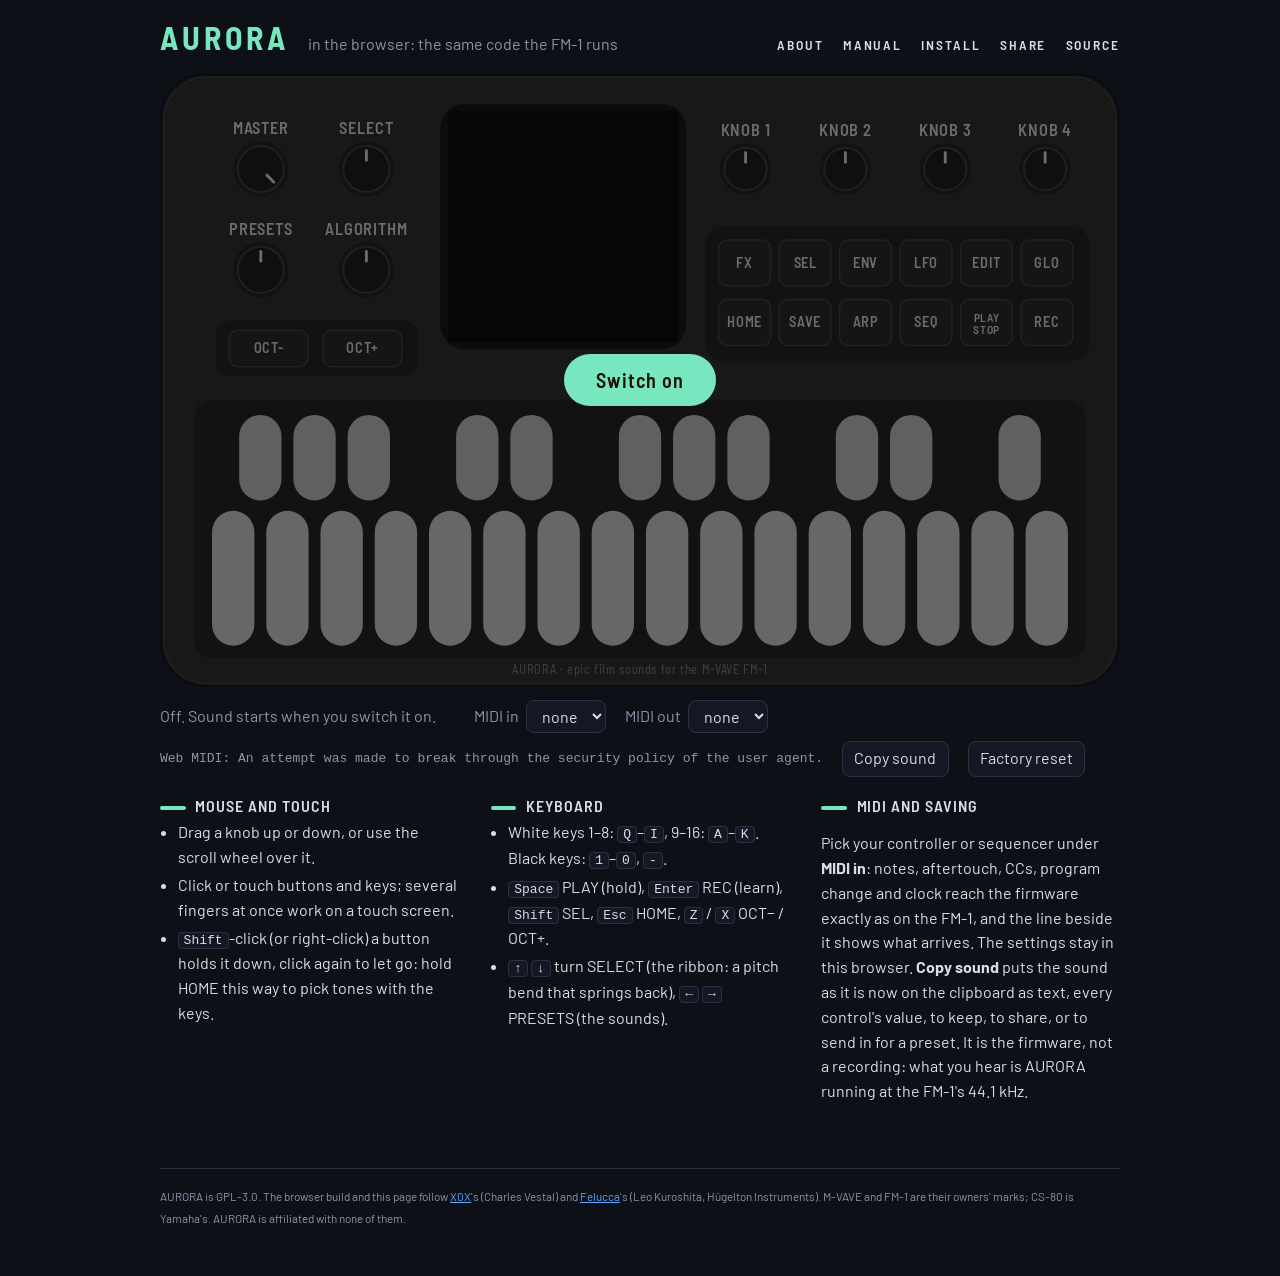
==== commit 0748090a: "Share in the nav on every page Co-Authored-By: Claude Fable 5.1 <noreply@anthropic.com>" ====
--- a/web/emu/index.html
+++ b/web/emu/index.html
@@ -52,7 +52,7 @@
   <header>
     <h1><a href="../" title="AURORA home">AURORA</a></h1>
     <p>in the browser: the same code the FM-1 runs</p>
-    <nav><a href="../">About</a><a href="../manual.html">Manual</a><a href="../install.html">Install</a><a href="https://github.com/twochannels/AURORA">Source</a></nav>
+    <nav><a href="../">About</a><a href="../manual.html">Manual</a><a href="../install.html">Install</a><a href="../share.html">Share</a><a href="https://github.com/twochannels/AURORA">Source</a></nav>
   </header>
   <p class="turn">Turn your phone sideways for bigger controls.</p>
   <div class="device" id="device">
--- a/web/site.css
+++ b/web/site.css
@@ -5,7 +5,7 @@
 :root { --ground: #0e1018; --ink: #d6dee8; --muted: #8a96aa; --leg: #687488; --rule: #2a3242; --card: #141824; --panel: #0a0c12;
         --k1: #78e6be; --k2: #5aaaff; --k3: #dc78e6; --k4: #f0be46; --accent: var(--k1); color-scheme: dark; }
 :root[data-theme="light"], :root[data-theme="dark"] { color-scheme: dark; }
-body { background: var(--ground); color: var(--ink); margin: 0; padding-inline: 16px; padding-block: 28px 48px;
+body { background: var(--ground); color: var(--ink); margin: 0; padding-inline: 16px; padding-block: 20px 48px;
        font: 400 16px/1.55 "Barlow", "Helvetica Neue", Arial, sans-serif; }
 main { max-width: 960px; margin: 0 auto; }
 header { display: flex; flex-wrap: wrap; align-items: baseline; gap: .4rem 1.2rem; margin: 0 0 1rem; }
@@ -47,10 +47,10 @@
 .aside { margin: .8rem 0 1rem; padding-left: .9rem; border-left: 3px solid var(--k3); color: var(--ink); }
 
 /* the sky: the hero, drawn live by the page with the firmware's own curtains */
-.sky { position: relative; margin: 0 0 1.4rem; border-radius: 14px; overflow: hidden; background: var(--panel); border: 1px solid var(--rule); aspect-ratio: 3 / 1; }
+.sky { position: relative; margin: 0 0 1rem; border-radius: 14px; overflow: hidden; background: var(--panel); border: 1px solid var(--rule); aspect-ratio: 24 / 5; }
 .sky canvas { display: block; width: 100%; height: 100%; }
-.sky .over { position: absolute; inset: 0; display: flex; flex-direction: column; justify-content: flex-end; padding: 1.2rem 1.4rem; pointer-events: none; }
-.sky .over h1 { font-size: clamp(2.2rem, 7vw, 4.2rem); letter-spacing: .2em; color: var(--k1); text-shadow: 0 0 24px rgba(120, 230, 190, .35); }
+.sky .over { position: absolute; inset: 0; display: flex; flex-direction: column; justify-content: flex-end; padding: .9rem 1.4rem; pointer-events: none; }
+.sky .over h1 { font-size: clamp(1.9rem, 5vw, 3rem); letter-spacing: .2em; color: var(--k1); text-shadow: 0 0 24px rgba(120, 230, 190, .35); }
 .sky .over p { margin: .2rem 0 0; color: var(--ink); font-size: clamp(.95rem, 2.4vw, 1.15rem); text-shadow: 0 1px 8px rgba(0, 0, 0, .8); }
 .sky .k { position: absolute; left: 1.4rem; right: 1.4rem; bottom: .6rem; display: flex; gap: 6px; pointer-events: none; }
 .sky .k i { flex: 1; height: 3px; border-radius: 2px; background: var(--rule); position: relative; }
@@ -107,5 +107,5 @@
 .listen svg .wave { fill: none; stroke: var(--k1); stroke-width: 7; stroke-linecap: round; }
 .listen:hover { transform: translateX(-50%) scale(1.05); background: rgba(14, 16, 24, .95); }
 .player.sound .listen { display: none; }
-.ctas { text-align: center; margin: 1.4rem 0 .4rem; }
+.ctas { text-align: center; margin: .8rem 0 0; }
 .ctas .try { font-size: 1.05rem; letter-spacing: .14em; padding: .6em 1.6em; margin: .3rem .5rem; }
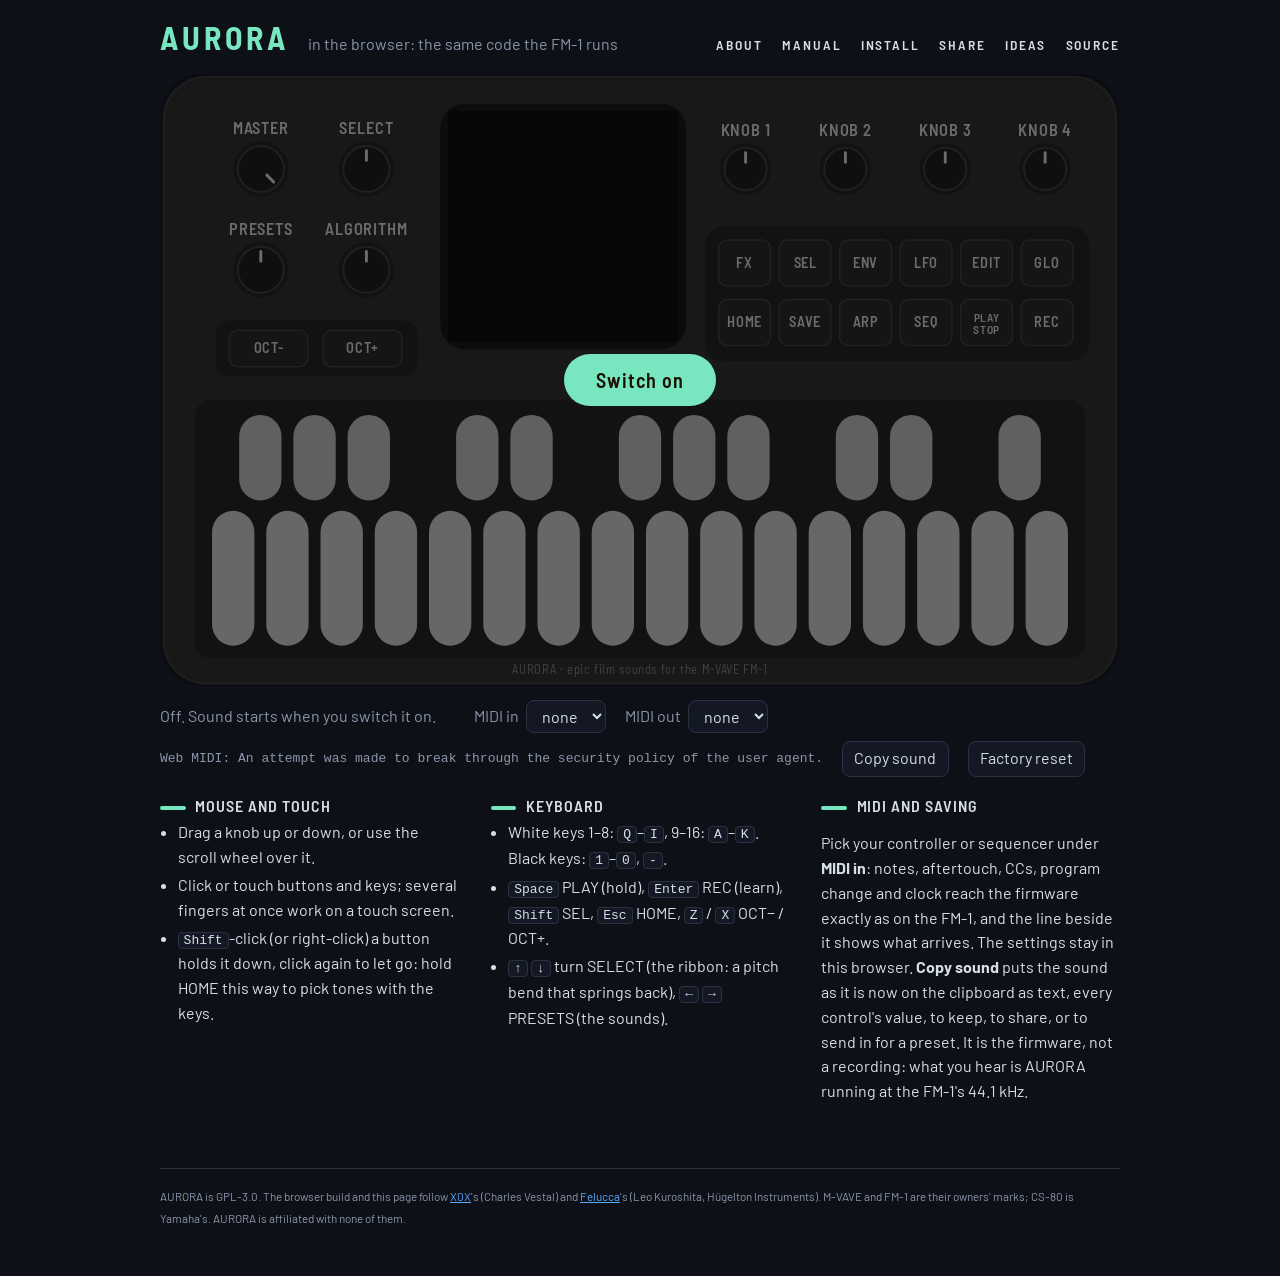
==== commit 6376b9ac: "The ideas page: what players ask for and where it stands Next, planned, thinking and not-this, each " ====
--- a/web/emu/index.html
+++ b/web/emu/index.html
@@ -52,7 +52,7 @@
   <header>
     <h1><a href="../" title="AURORA home">AURORA</a></h1>
     <p>in the browser: the same code the FM-1 runs</p>
-    <nav><a href="../">About</a><a href="../manual.html">Manual</a><a href="../install.html">Install</a><a href="../share.html">Share</a><a href="https://github.com/twochannels/AURORA">Source</a></nav>
+    <nav><a href="../">About</a><a href="../manual.html">Manual</a><a href="../install.html">Install</a><a href="../share.html">Share</a><a href="../ideas.html">Ideas</a><a href="https://github.com/twochannels/AURORA">Source</a></nav>
   </header>
   <p class="turn">Turn your phone sideways for bigger controls.</p>
   <div class="device" id="device">
